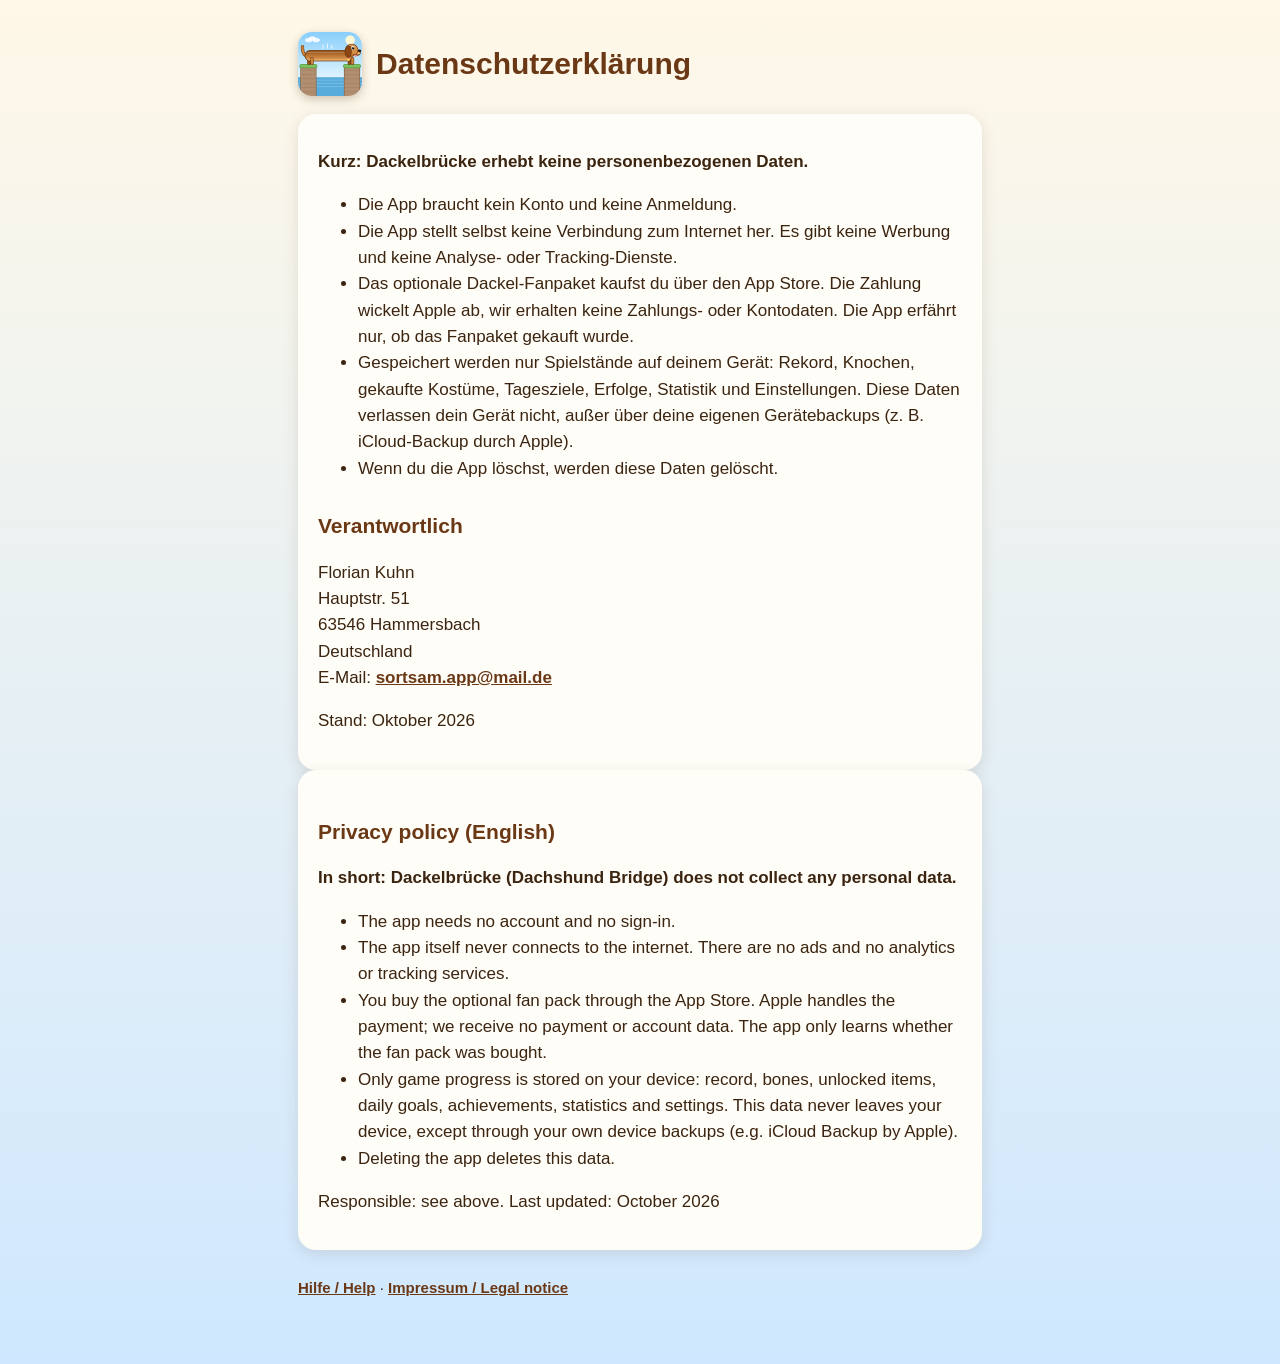
==== datenschutz.html @ 3bb3a8be "Dackelbrücke: Hilfe, Datenschutz, Impressum (DE/EN)" ====
<!doctype html>
<html lang="de"><head><meta charset="utf-8"><meta name="viewport" content="width=device-width, initial-scale=1">
<title>Dackelbrücke – Datenschutz / Privacy</title><link rel="stylesheet" href="style.css"></head>
<body><main>
<header><img src="icon.png" alt=""><h1>Datenschutzerklärung</h1></header>
<div class="card">
<p><b>Kurz: Dackelbrücke erhebt keine personenbezogenen Daten.</b></p>
<ul>
<li>Die App braucht kein Konto und keine Anmeldung.</li>
<li>Die App stellt selbst keine Verbindung zum Internet her. Es gibt keine Werbung und keine Analyse- oder Tracking-Dienste.</li>
<li>Das optionale Dackel-Fanpaket kaufst du über den App Store. Die Zahlung wickelt Apple ab, wir erhalten keine Zahlungs- oder Kontodaten. Die App erfährt nur, ob das Fanpaket gekauft wurde.</li>
<li>Gespeichert werden nur Spielstände auf deinem Gerät: Rekord, Knochen, gekaufte Kostüme, Tagesziele, Erfolge, Statistik und Einstellungen. Diese Daten verlassen dein Gerät nicht, außer über deine eigenen Gerätebackups (z. B. iCloud-Backup durch Apple).</li>
<li>Wenn du die App löschst, werden diese Daten gelöscht.</li>
</ul>
<h2>Verantwortlich</h2>
<p>Florian Kuhn<br>Hauptstr. 51<br>63546 Hammersbach<br>Deutschland<br>E-Mail: <a href="mailto:sortsam.app@mail.de">sortsam.app@mail.de</a></p>
<p>Stand: Oktober 2026</p>
</div>
<div class="card" lang="en" id="en">
<h2>Privacy policy (English)</h2>
<p><b>In short: Dackelbrücke (Dachshund Bridge) does not collect any personal data.</b></p>
<ul>
<li>The app needs no account and no sign-in.</li>
<li>The app itself never connects to the internet. There are no ads and no analytics or tracking services.</li>
<li>You buy the optional fan pack through the App Store. Apple handles the payment; we receive no payment or account data. The app only learns whether the fan pack was bought.</li>
<li>Only game progress is stored on your device: record, bones, unlocked items, daily goals, achievements, statistics and settings. This data never leaves your device, except through your own device backups (e.g. iCloud Backup by Apple).</li>
<li>Deleting the app deletes this data.</li>
</ul>
<p>Responsible: see above. Last updated: October 2026</p>
</div>
<nav><a href="index.html">Hilfe / Help</a> · <a href="impressum.html">Impressum / Legal notice</a></nav>
</main></body></html>
---- style.css ----
:root { --brown: #6b3816; --cream: #fff8e8; --sky: #cfe8ff; --text: #3b2410; }
* { box-sizing: border-box; }
body { margin: 0; font: 17px/1.55 -apple-system, BlinkMacSystemFont, "SF Pro Rounded", "Helvetica Neue", Arial, sans-serif;
  color: var(--text); background: linear-gradient(180deg, var(--cream), var(--sky)); min-height: 100vh; }
main { max-width: 720px; margin: 0 auto; padding: 32px 18px 64px; }
header { display: flex; align-items: center; gap: 14px; margin-bottom: 18px; }
header img { width: 64px; height: 64px; border-radius: 14px; box-shadow: 0 3px 10px rgba(80,40,10,.25); }
h1 { color: var(--brown); font-size: 30px; margin: 0; }
h2 { color: var(--brown); font-size: 21px; margin: 28px 0 8px; }
.card { background: #fffdf7; border-radius: 18px; padding: 18px 20px; box-shadow: 0 4px 16px rgba(80,40,10,.12); }
a { color: var(--brown); font-weight: 600; }
nav { margin-top: 26px; font-size: 15px; }
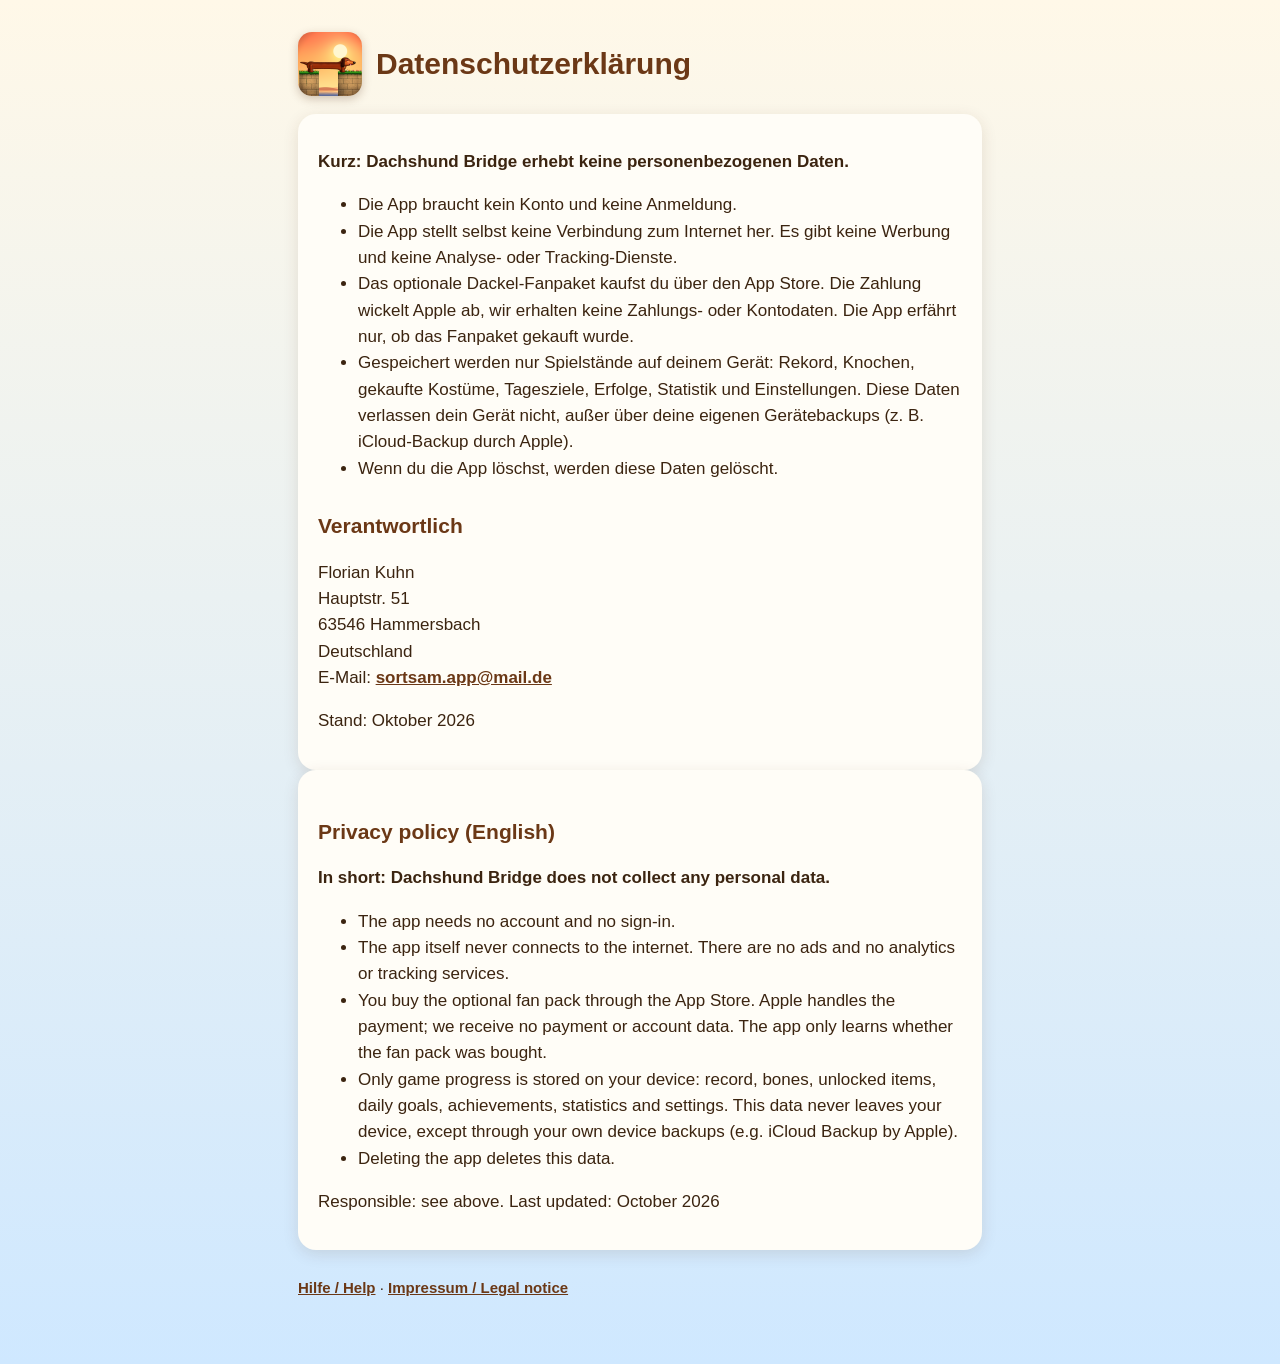
==== commit ddec5b93: "Name Dachshund Bridge, neues Icon" ====
--- a/datenschutz.html
+++ b/datenschutz.html
@@ -1,10 +1,10 @@
 <!doctype html>
 <html lang="de"><head><meta charset="utf-8"><meta name="viewport" content="width=device-width, initial-scale=1">
-<title>Dackelbrücke – Datenschutz / Privacy</title><link rel="stylesheet" href="style.css"></head>
+<title>Dachshund Bridge – Datenschutz / Privacy</title><link rel="stylesheet" href="style.css"></head>
 <body><main>
 <header><img src="icon.png" alt=""><h1>Datenschutzerklärung</h1></header>
 <div class="card">
-<p><b>Kurz: Dackelbrücke erhebt keine personenbezogenen Daten.</b></p>
+<p><b>Kurz: Dachshund Bridge erhebt keine personenbezogenen Daten.</b></p>
 <ul>
 <li>Die App braucht kein Konto und keine Anmeldung.</li>
 <li>Die App stellt selbst keine Verbindung zum Internet her. Es gibt keine Werbung und keine Analyse- oder Tracking-Dienste.</li>
@@ -18,7 +18,7 @@
 </div>
 <div class="card" lang="en" id="en">
 <h2>Privacy policy (English)</h2>
-<p><b>In short: Dackelbrücke (Dachshund Bridge) does not collect any personal data.</b></p>
+<p><b>In short: Dachshund Bridge does not collect any personal data.</b></p>
 <ul>
 <li>The app needs no account and no sign-in.</li>
 <li>The app itself never connects to the internet. There are no ads and no analytics or tracking services.</li>
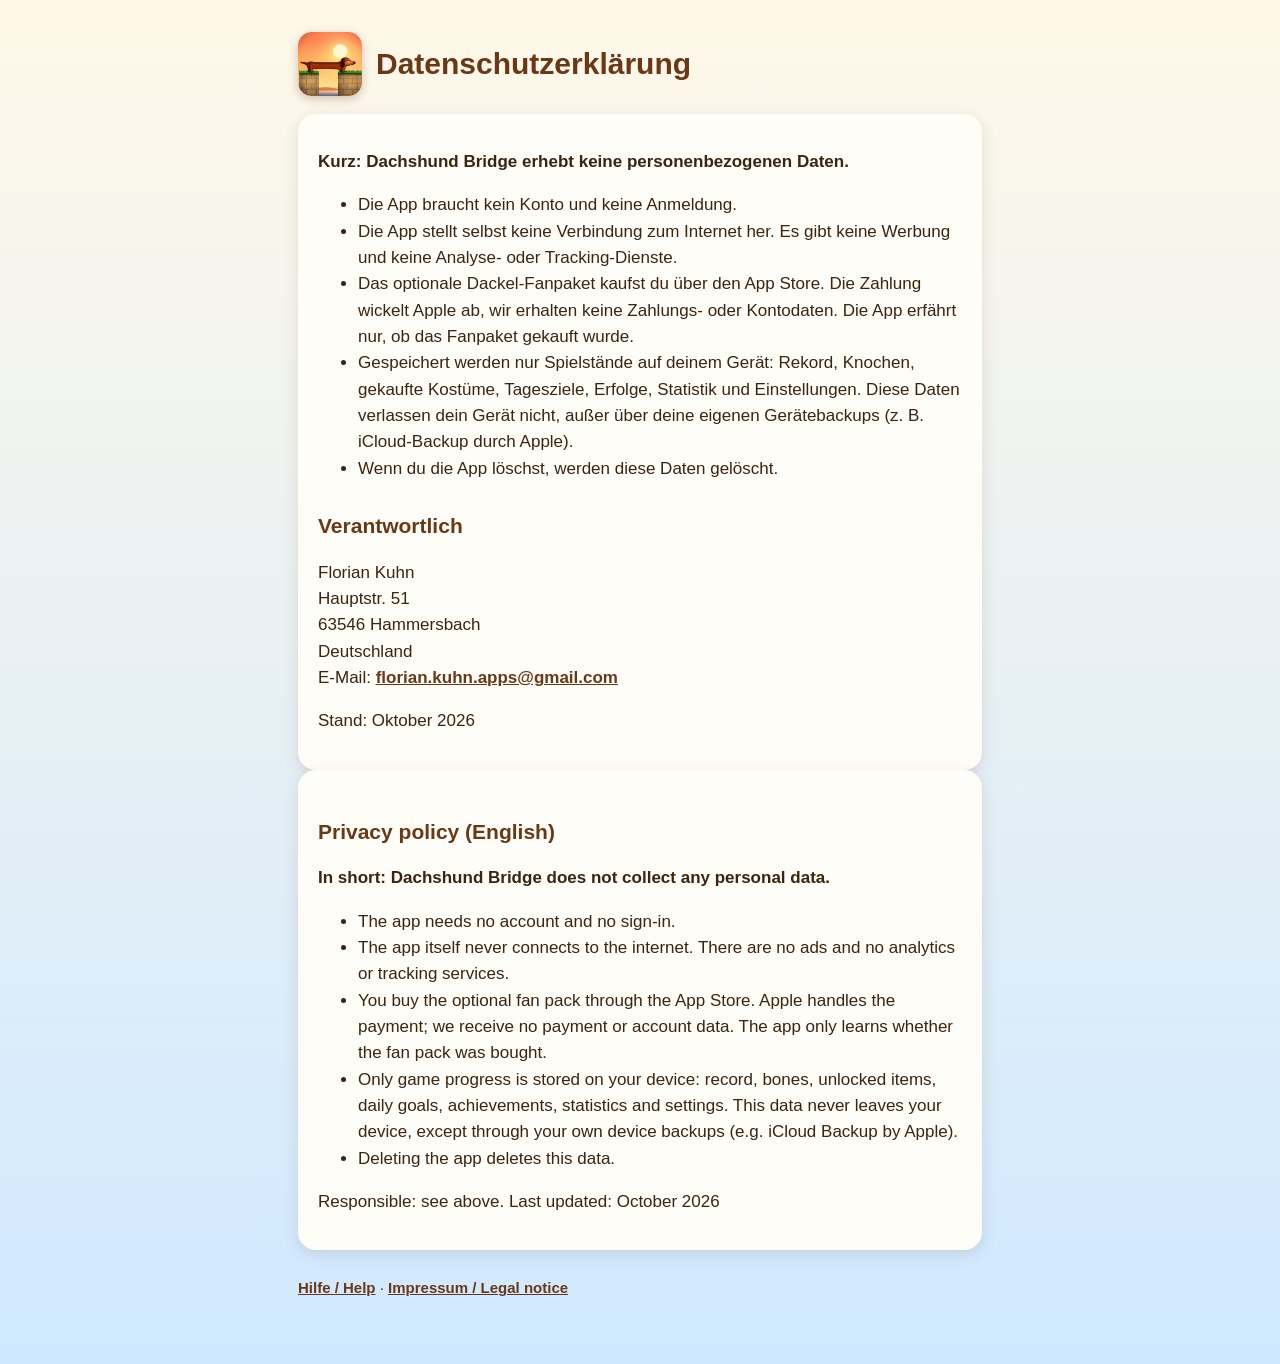
==== commit 6de2635b: "Kontakt: florian.kuhn.apps@gmail.com" ====
--- a/datenschutz.html
+++ b/datenschutz.html
@@ -13,7 +13,7 @@
 <li>Wenn du die App löschst, werden diese Daten gelöscht.</li>
 </ul>
 <h2>Verantwortlich</h2>
-<p>Florian Kuhn<br>Hauptstr. 51<br>63546 Hammersbach<br>Deutschland<br>E-Mail: <a href="mailto:sortsam.app@mail.de">sortsam.app@mail.de</a></p>
+<p>Florian Kuhn<br>Hauptstr. 51<br>63546 Hammersbach<br>Deutschland<br>E-Mail: <a href="mailto:florian.kuhn.apps@gmail.com">florian.kuhn.apps@gmail.com</a></p>
 <p>Stand: Oktober 2026</p>
 </div>
 <div class="card" lang="en" id="en">
